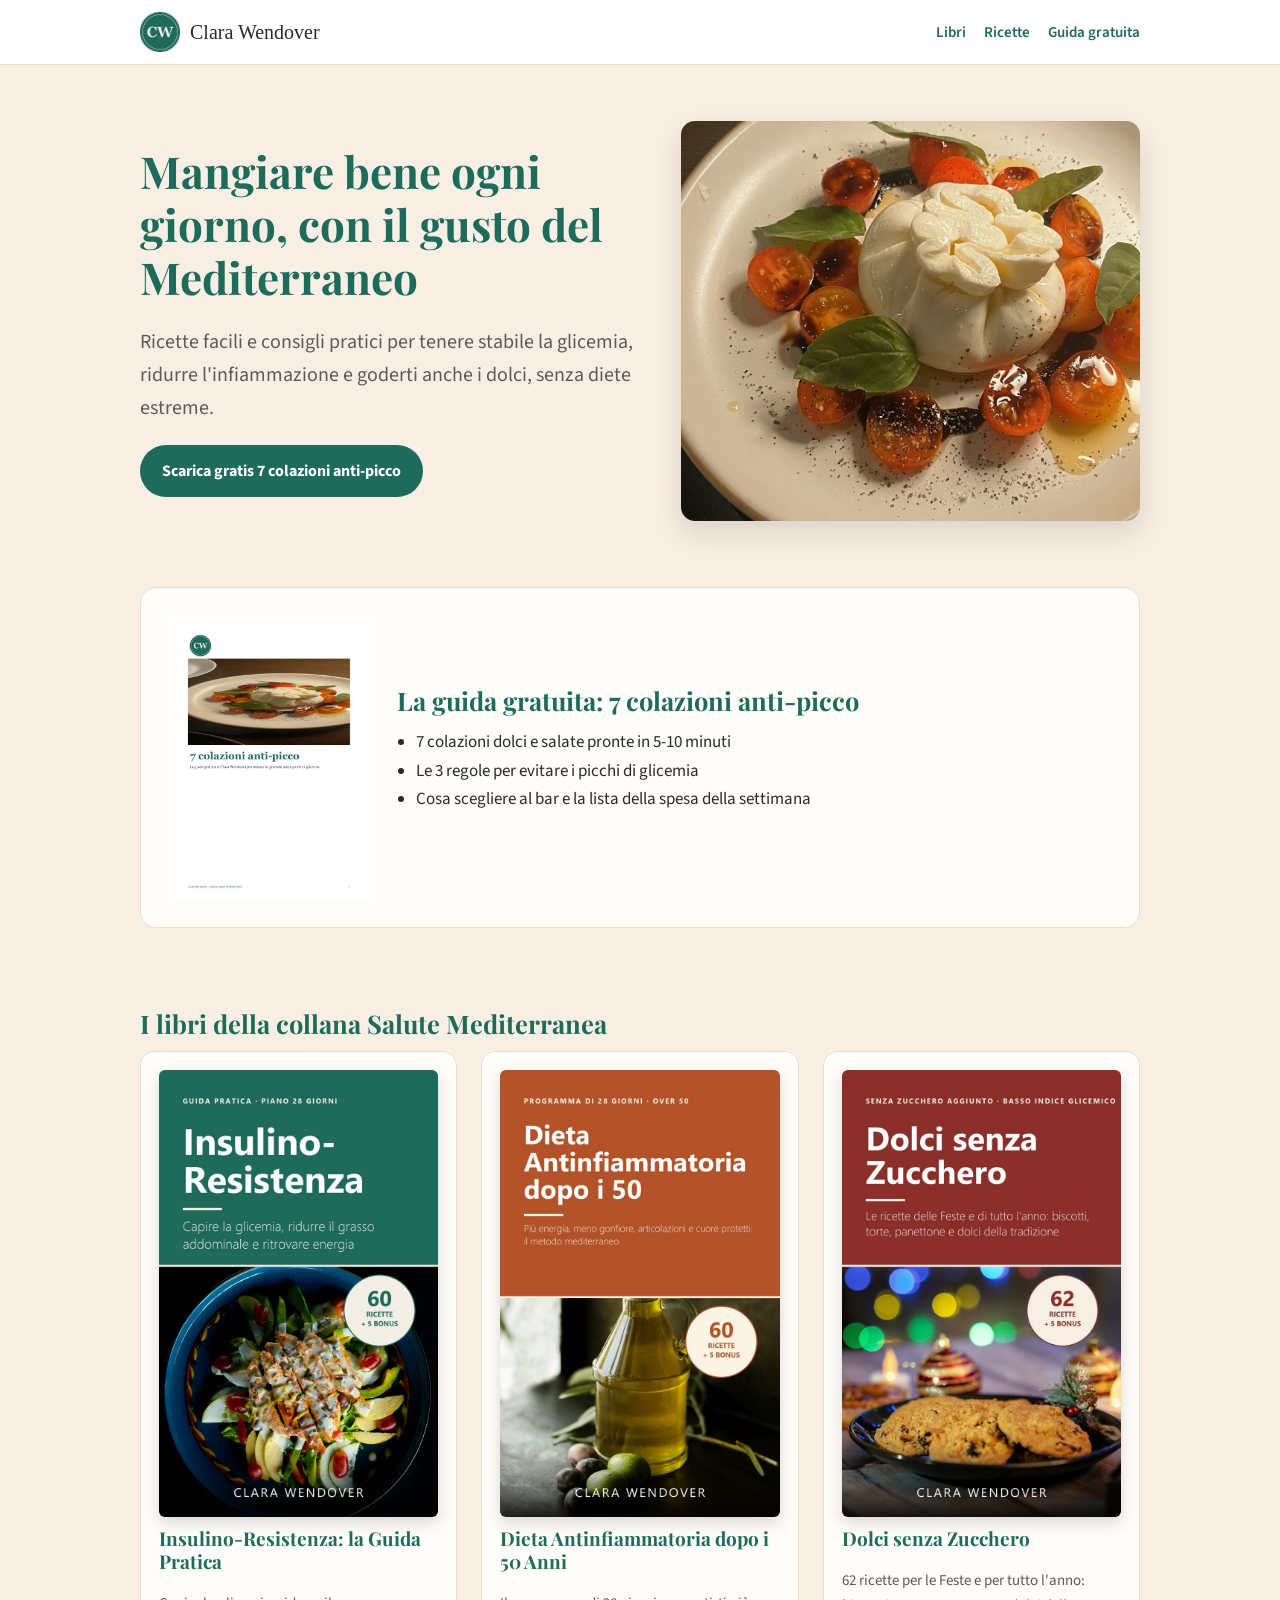
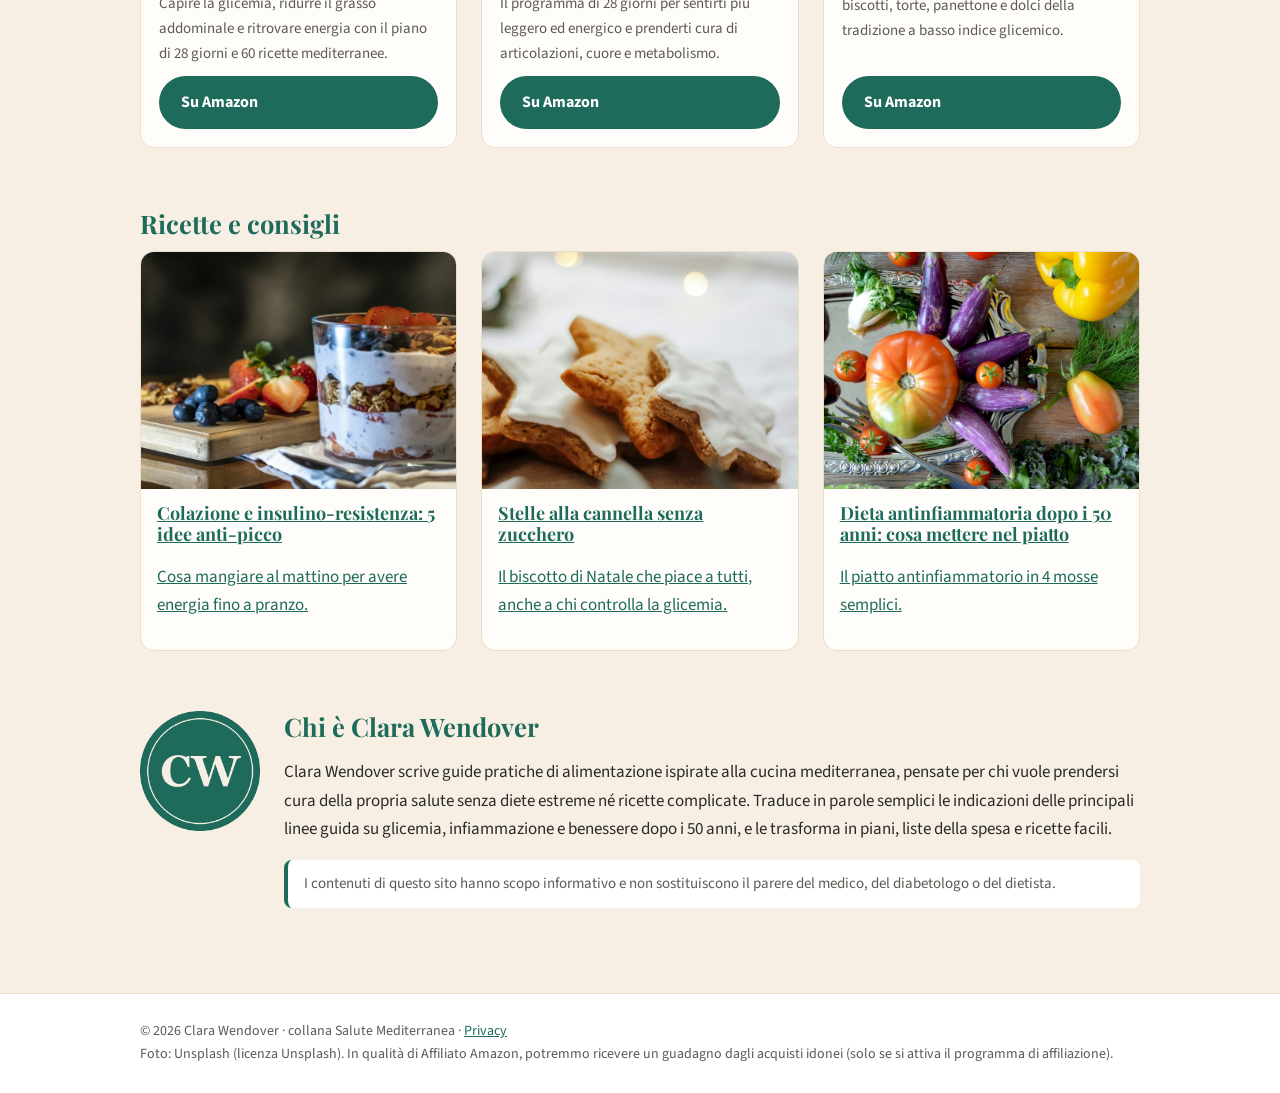
==== index.html @ 860ddad3 "Sito Clara Wendover" ====
<!doctype html>
<html lang="it">
<head>
<meta charset="utf-8">
<meta name="viewport" content="width=device-width, initial-scale=1">
<title>Clara Wendover · Cucina mediterranea per glicemia, infiammazione e dolci senza zucchero</title>
<meta name="description" content="Ricette mediterranee e consigli pratici per tenere stabile la glicemia, ridurre l'infiammazione e preparare dolci senza zucchero. Scarica gratis la guida 7 colazioni anti-picco.">
<link rel="icon" href="img/monogramma_CW_400.png">
<link rel="preconnect" href="https://fonts.googleapis.com">
<link href="https://fonts.googleapis.com/css2?family=Playfair+Display:wght@600;700&family=Source+Sans+3:wght@400;600;700&display=swap" rel="stylesheet">
<link rel="stylesheet" href="style.css">
<meta property="og:title" content="Clara Wendover · Salute Mediterranea">
<meta property="og:description" content="Scarica gratis: 7 colazioni anti-picco">
<meta property="og:image" content="img/foto_ricette.jpg">
<!-- MailerLite Universal -->
<script>
(function(w,d,e,u,f,l,n){w[f]=w[f]||function(){(w[f].q=w[f].q||[])
.push(arguments);},l=d.createElement(e),l.async=1,l.src=u,
n=d.getElementsByTagName(e)[0],n.parentNode.insertBefore(l,n);})
(window,document,'script','https://assets.mailerlite.com/js/universal.js','ml');
ml('account', '2681092');
</script>
<!-- End MailerLite Universal -->
</head>
<body>
<header class="top"><div class="wrap">
  <a class="brand" href="index.html"><img src="img/monogramma_CW_400.png" alt="">Clara Wendover</a>
  <nav><a href="#libri">Libri</a><a href="#ricette">Ricette</a><a href="#guida">Guida gratuita</a></nav>
</div></header>

<main class="wrap">
  <div class="hero">
    <div>
      <h1>Mangiare bene ogni giorno, con il gusto del Mediterraneo</h1>
      <p class="lead">Ricette facili e consigli pratici per tenere stabile la glicemia, ridurre l'infiammazione e goderti anche i dolci, senza diete estreme.</p>
      <a class="btn" href="#guida">Scarica gratis 7 colazioni anti-picco</a>
    </div>
    <img src="img/foto_ricette.jpg" alt="Piatto mediterraneo con verdure e formaggio fresco">
  </div>

  <div class="gift" id="guida">
    <img src="img/copertina_omaggio.jpg" alt="Copertina della guida 7 colazioni anti-picco">
    <div>
      <h2>La guida gratuita: 7 colazioni anti-picco</h2>
      <ul>
        <li>7 colazioni dolci e salate pronte in 5-10 minuti</li>
        <li>Le 3 regole per evitare i picchi di glicemia</li>
        <li>Cosa scegliere al bar e la lista della spesa della settimana</li>
      </ul>
      <div class="signup ml-box">
        <div class="ml-embedded" data-form="xZcqhg"></div>
      </div>
    </div>
  </div>

  <section id="libri">
    <h2>I libri della collana Salute Mediterranea</h2>
    <div class="books">
      <div class="book"><img src="img/cop_insulino.jpg" alt="Copertina Insulino-Resistenza"><h3>Insulino-Resistenza: la Guida Pratica</h3><p>Capire la glicemia, ridurre il grasso addominale e ritrovare energia con il piano di 28 giorni e 60 ricette mediterranee.</p><a class="btn" href="https://www.amazon.it/dp/B0HLPDKLWP">Su Amazon</a></div>
      <div class="book"><img src="img/cop_antinfiammatoria.jpg" alt="Copertina Dieta Antinfiammatoria dopo i 50 Anni"><h3>Dieta Antinfiammatoria dopo i 50 Anni</h3><p>Il programma di 28 giorni per sentirti più leggero ed energico e prenderti cura di articolazioni, cuore e metabolismo.</p><a class="btn" href="https://www.amazon.it/dp/B0HLP7PF4T">Su Amazon</a></div>
      <div class="book"><img src="img/cop_dolci.jpg" alt="Copertina Dolci senza Zucchero"><h3>Dolci senza Zucchero</h3><p>62 ricette per le Feste e per tutto l'anno: biscotti, torte, panettone e dolci della tradizione a basso indice glicemico.</p><a class="btn" href="https://www.amazon.it/dp/B0HLXK3VVM">Su Amazon</a></div>
    </div>
  </section>

  <section id="ricette">
    <h2>Ricette e consigli</h2>
    <div class="posts">
      <a class="post" href="colazione-insulino-resistenza.html"><img src="img/foto_colazione.jpg" alt=""><div><h3>Colazione e insulino-resistenza: 5 idee anti-picco</h3><p>Cosa mangiare al mattino per avere energia fino a pranzo.</p></div></a>
      <a class="post" href="stelle-cannella-senza-zucchero.html"><img src="img/foto_stelle.jpg" alt=""><div><h3>Stelle alla cannella senza zucchero</h3><p>Il biscotto di Natale che piace a tutti, anche a chi controlla la glicemia.</p></div></a>
      <a class="post" href="dieta-antinfiammatoria-dopo-50.html"><img src="img/foto_verdure.jpg" alt=""><div><h3>Dieta antinfiammatoria dopo i 50 anni: cosa mettere nel piatto</h3><p>Il piatto antinfiammatorio in 4 mosse semplici.</p></div></a>
    </div>
  </section>

  <section class="about" id="autrice">
    <img src="img/monogramma_CW_400.png" alt="Monogramma Clara Wendover" width="120">
    <div>
      <h2>Chi è Clara Wendover</h2>
      <p>Clara Wendover scrive guide pratiche di alimentazione ispirate alla cucina mediterranea, pensate per chi vuole prendersi cura della propria salute senza diete estreme né ricette complicate. Traduce in parole semplici le indicazioni delle principali linee guida su glicemia, infiammazione e benessere dopo i 50 anni, e le trasforma in piani, liste della spesa e ricette facili.</p>
      <p class="note">I contenuti di questo sito hanno scopo informativo e non sostituiscono il parere del medico, del diabetologo o del dietista.</p>
    </div>
  </section>
</main>

<footer><div class="wrap">
  © 2026 Clara Wendover · collana Salute Mediterranea · <a href="privacy.html">Privacy</a><br>
  Foto: Unsplash (licenza Unsplash). In qualità di Affiliato Amazon, potremmo ricevere un guadagno dagli acquisti idonei (solo se si attiva il programma di affiliazione).
</div></footer>
</body>
</html>
---- style.css ----
:root{--green:#1E6B5C;--terra:#B4532A;--bord:#8C2F2A;--cream:#F7EFE3;--ink:#2A2A2A;--muted:#5d5a55;--card:#fffdf9}
*{box-sizing:border-box}
body{margin:0;background:var(--cream);color:var(--ink);font:17px/1.65 "Source Sans 3","Segoe UI",system-ui,sans-serif}
h1,h2,h3{font-family:"Playfair Display",Georgia,serif;line-height:1.2;color:var(--green);margin:0 0 .5em}
a{color:var(--green)}
img{max-width:100%;height:auto;display:block}
.wrap{max-width:1040px;margin:0 auto;padding:0 20px}
header.top{background:#fff;border-bottom:1px solid #eadfcd}
header.top .wrap{display:flex;align-items:center;justify-content:space-between;gap:16px;padding:12px 20px}
.brand{display:flex;align-items:center;gap:10px;text-decoration:none;font-family:Georgia,serif;font-size:20px;color:var(--ink)}
.brand img{width:40px;height:40px}
nav a{margin-left:18px;text-decoration:none;font-weight:600;font-size:15px}
.hero{display:grid;grid-template-columns:1.1fr 1fr;gap:36px;align-items:center;padding:56px 0}
.hero h1{font-size:44px}
.hero p.lead{font-size:20px;color:var(--muted)}
.hero img{border-radius:14px;box-shadow:0 12px 30px rgba(0,0,0,.12);width:100%;height:400px;object-fit:cover}
.btn{display:inline-block;background:var(--green);color:#fff;padding:13px 22px;border-radius:999px;text-decoration:none;font-weight:700;border:0;cursor:pointer;font-size:16px}
.btn.alt{background:var(--terra)}
.gift{background:var(--card);border:1px solid #eadfcd;border-radius:16px;padding:28px;display:grid;grid-template-columns:200px 1fr;gap:28px;align-items:center;margin:10px 0 50px}
.gift ul{margin:.3em 0 1em;padding-left:1.1em}
.signup{background:#fff;border:2px dashed #cfc2ab;border-radius:12px;padding:16px;color:var(--muted);font-size:15px}
section{padding:30px 0}
.books{display:grid;grid-template-columns:repeat(3,1fr);gap:24px}
.book{background:var(--card);border:1px solid #eadfcd;border-radius:14px;padding:18px;display:flex;flex-direction:column;gap:10px}
.book img{border-radius:6px;box-shadow:0 6px 16px rgba(0,0,0,.15)}
.book h3{font-size:19px}
.book p{margin:0;color:var(--muted);font-size:15px;flex:1}
.posts{display:grid;grid-template-columns:repeat(3,1fr);gap:24px}
.post{background:var(--card);border-radius:14px;overflow:hidden;border:1px solid #eadfcd}
.post img{aspect-ratio:4/3;object-fit:cover;width:100%}
.post div{padding:14px 16px}
.post h3{font-size:18px}
.about{display:grid;grid-template-columns:120px 1fr;gap:24px;align-items:start}
article.page{max-width:720px;margin:0 auto;padding:40px 20px}
article.page h1{font-size:38px}
article.page img{border-radius:12px;margin:18px 0}
.note{background:#fff;border-left:4px solid var(--green);padding:12px 16px;border-radius:8px;font-size:15px;color:var(--muted)}
.cta{background:var(--green);color:#fff;border-radius:14px;padding:22px;margin:28px 0}
.cta h3{color:#fff}
.cta a{color:#fff}
footer{background:#fff;border-top:1px solid #eadfcd;padding:26px 0;margin-top:40px;font-size:14px;color:var(--muted)}
@media (max-width:820px){.hero,.gift,.about{grid-template-columns:1fr}.books,.posts{grid-template-columns:1fr}.hero h1{font-size:34px}nav a{margin-left:10px}}
.signup.ml-box{background:none;border:0;padding:0}
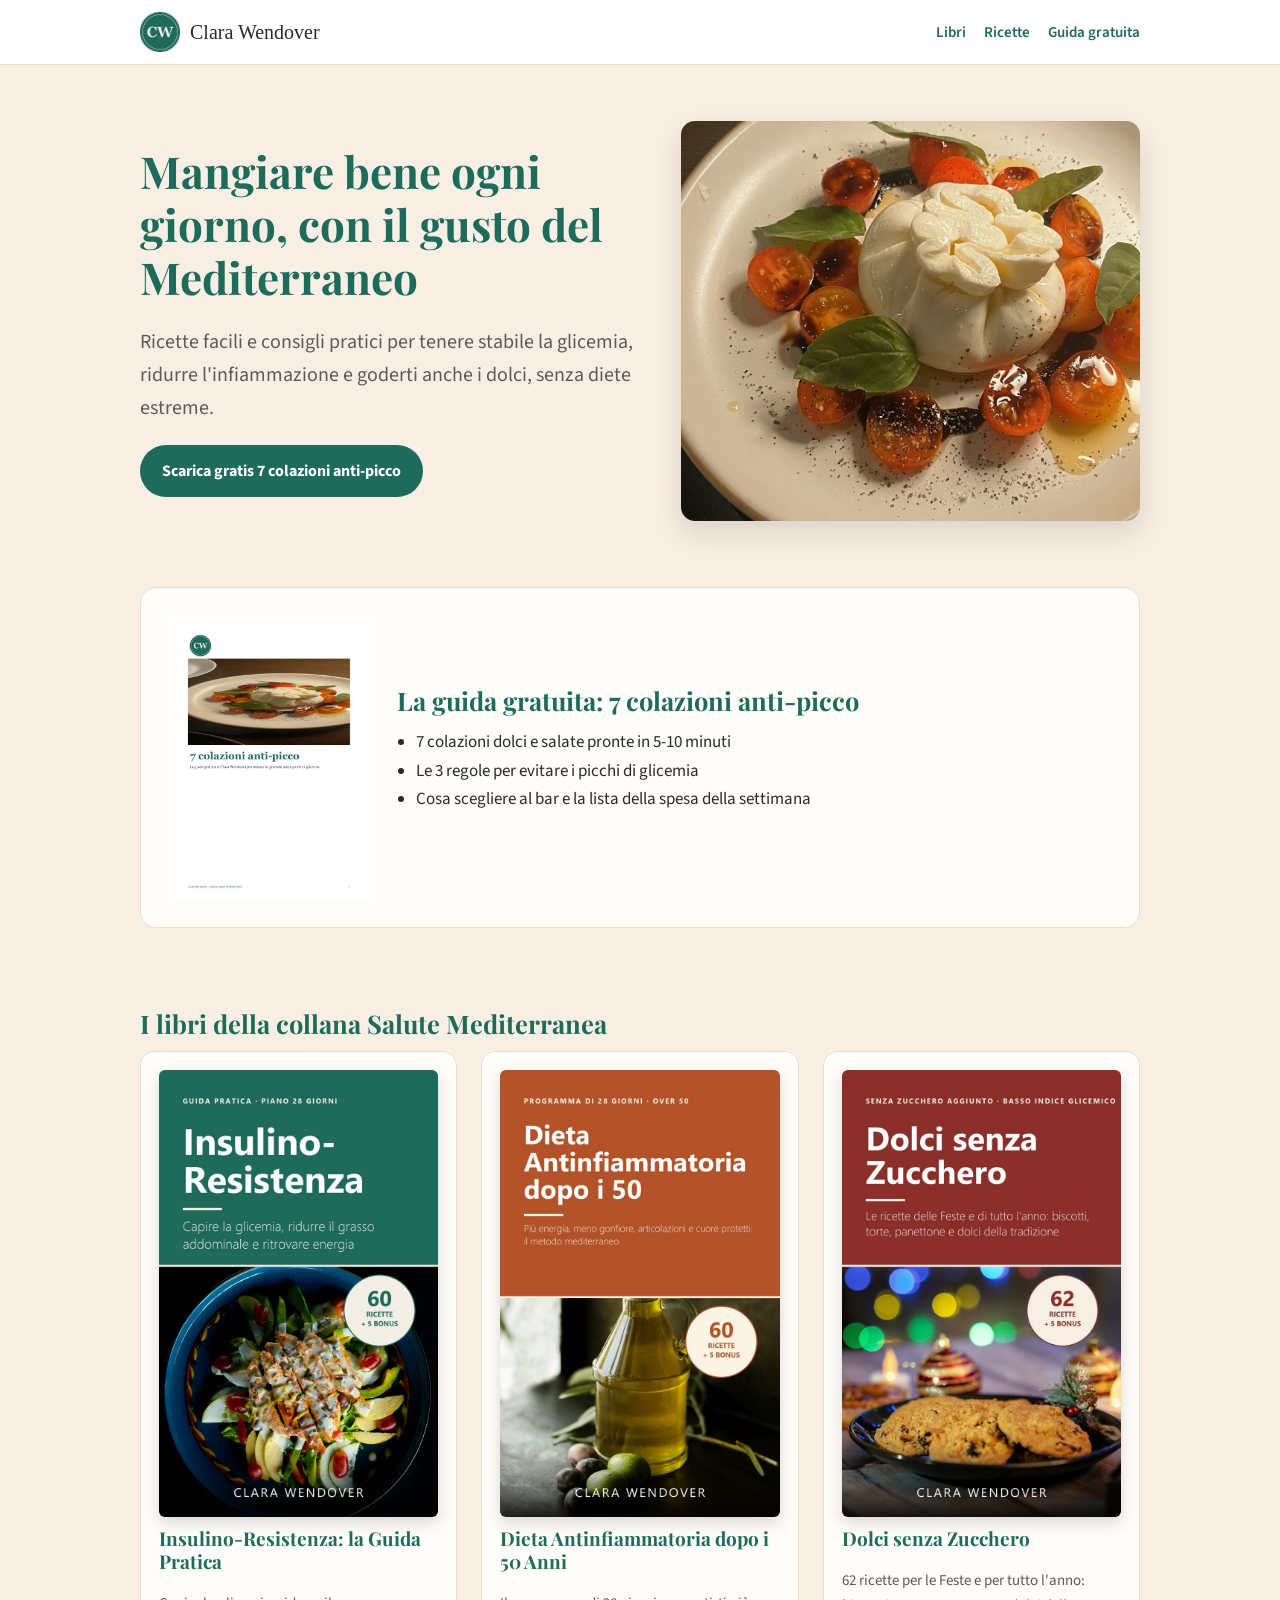
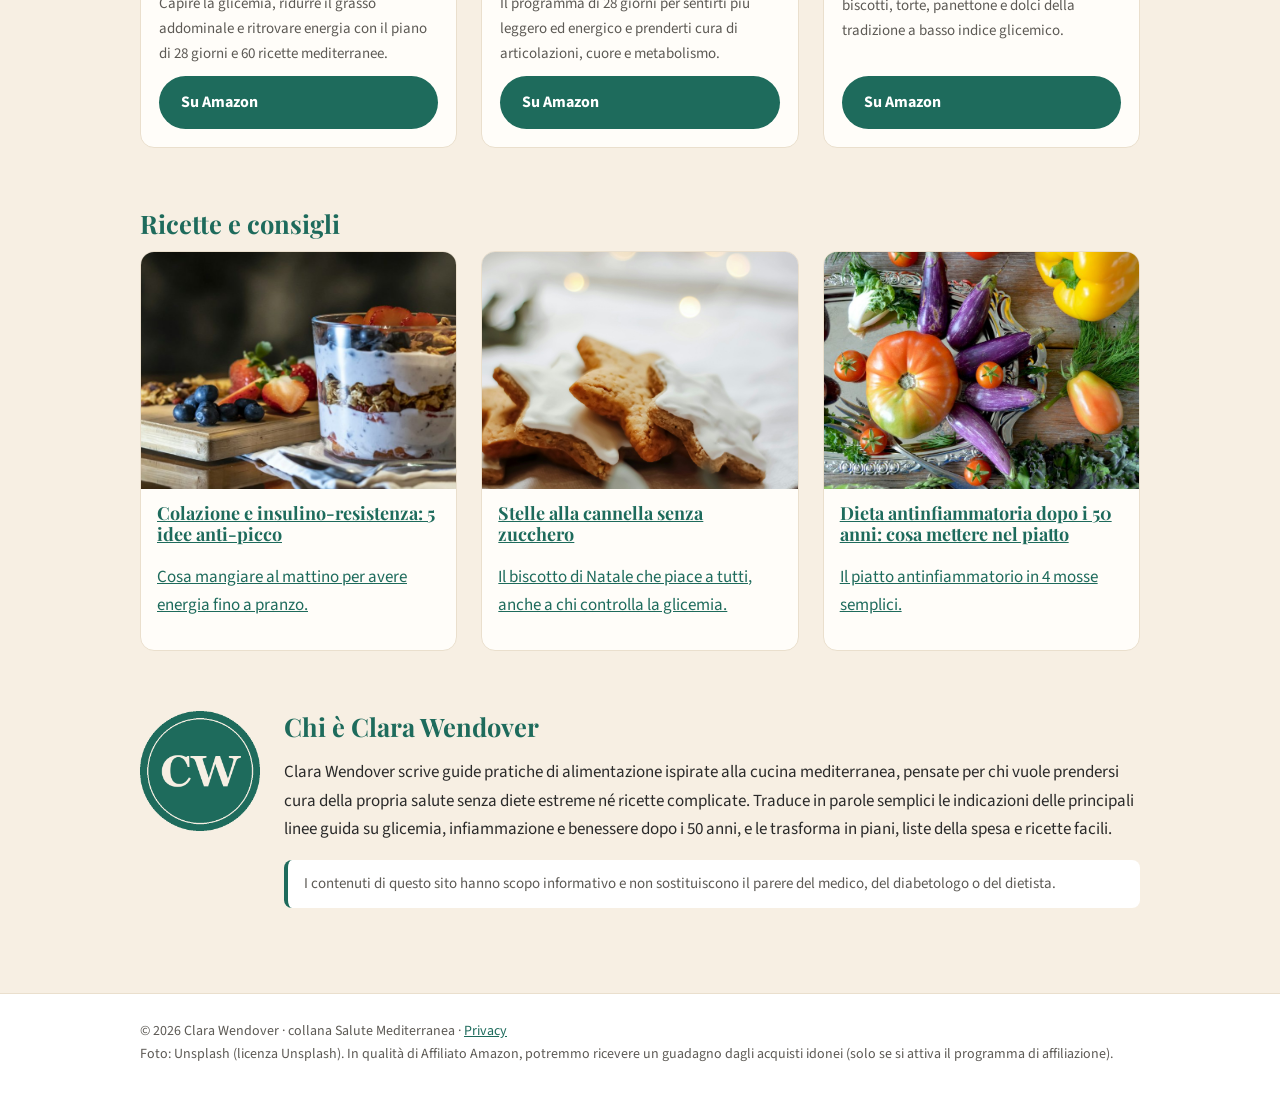
==== commit 68950536: "Foto corretta per le stelle alla cannella Co-Authored-By: Claude Opus 5.5 <noreply@anthropic.com>" ====
--- a/index.html
+++ b/index.html
@@ -66,7 +66,7 @@
     <h2>Ricette e consigli</h2>
     <div class="posts">
       <a class="post" href="colazione-insulino-resistenza.html"><img src="img/foto_colazione.jpg" alt=""><div><h3>Colazione e insulino-resistenza: 5 idee anti-picco</h3><p>Cosa mangiare al mattino per avere energia fino a pranzo.</p></div></a>
-      <a class="post" href="stelle-cannella-senza-zucchero.html"><img src="img/foto_stelle.jpg" alt=""><div><h3>Stelle alla cannella senza zucchero</h3><p>Il biscotto di Natale che piace a tutti, anche a chi controlla la glicemia.</p></div></a>
+      <a class="post" href="stelle-cannella-senza-zucchero.html"><img src="img/foto_zimtsterne.jpg" alt=""><div><h3>Stelle alla cannella senza zucchero</h3><p>Il biscotto di Natale che piace a tutti, anche a chi controlla la glicemia.</p></div></a>
       <a class="post" href="dieta-antinfiammatoria-dopo-50.html"><img src="img/foto_verdure.jpg" alt=""><div><h3>Dieta antinfiammatoria dopo i 50 anni: cosa mettere nel piatto</h3><p>Il piatto antinfiammatorio in 4 mosse semplici.</p></div></a>
     </div>
   </section>
